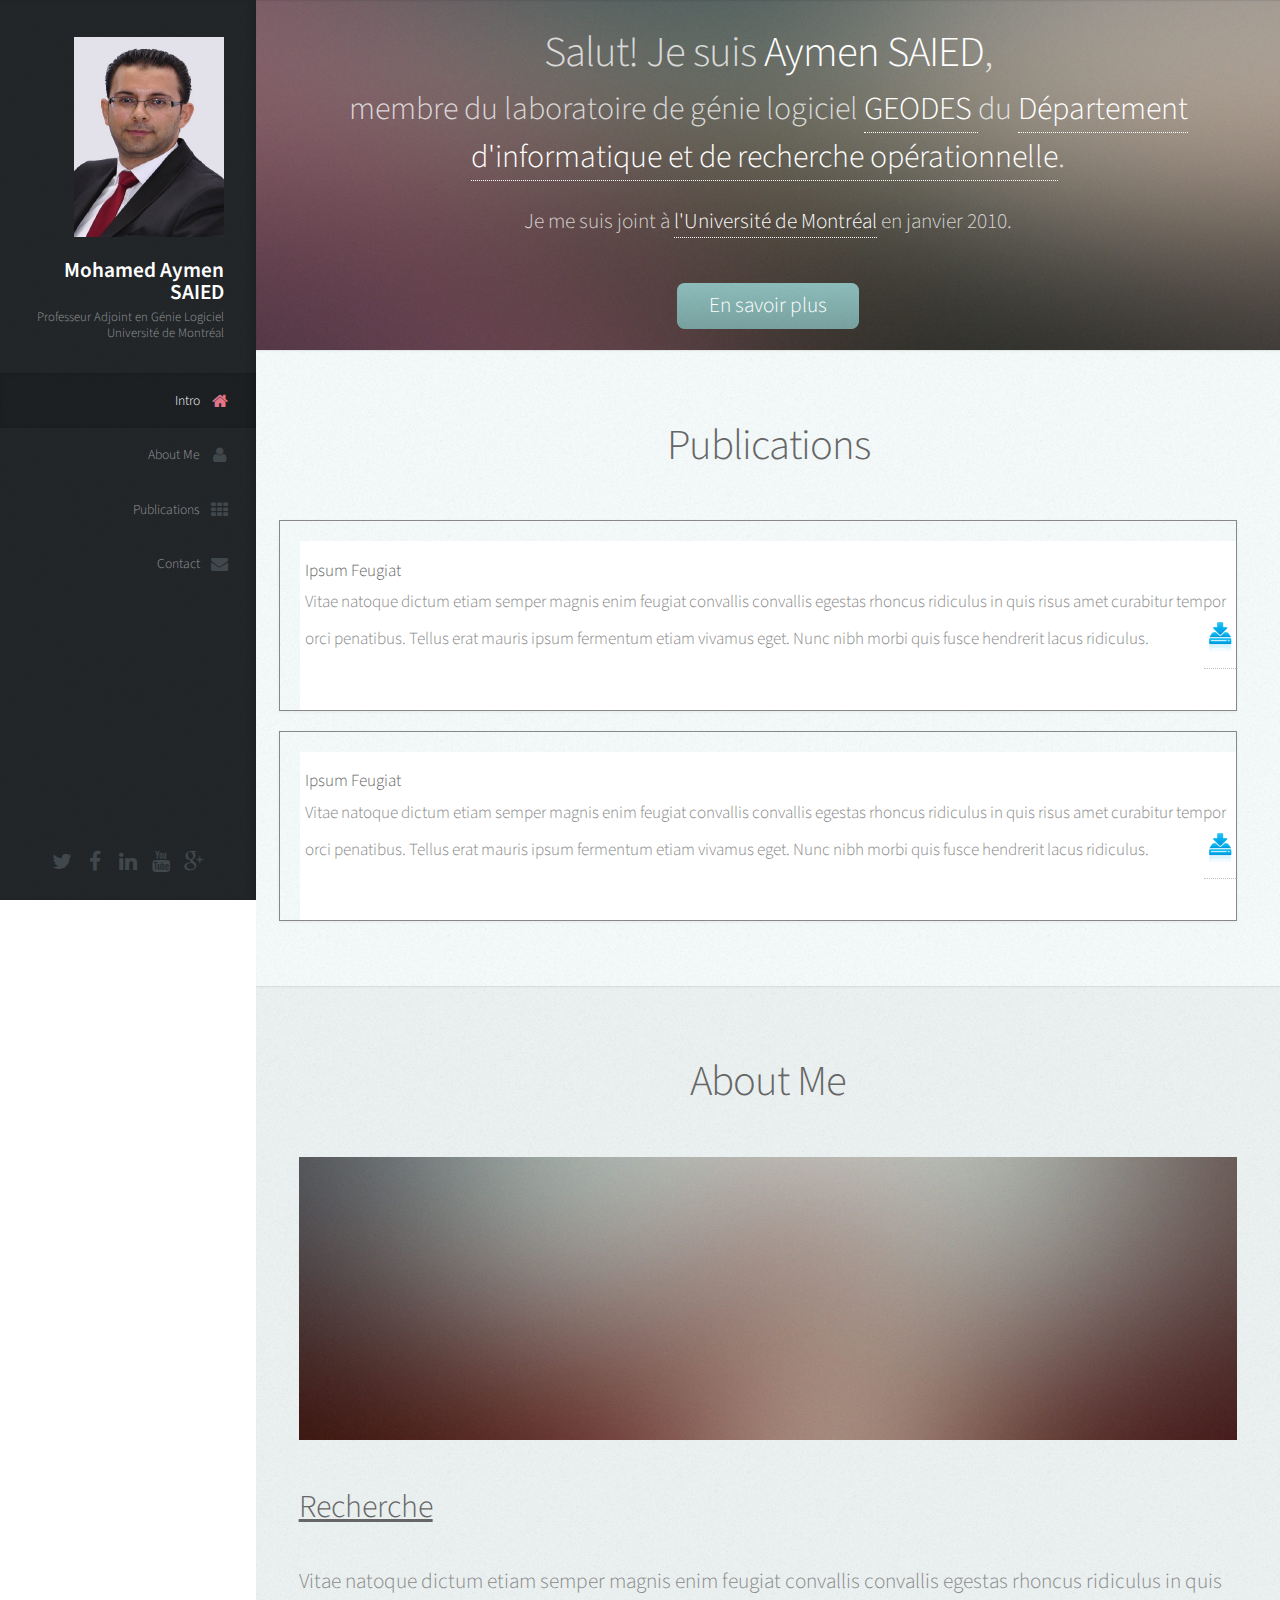
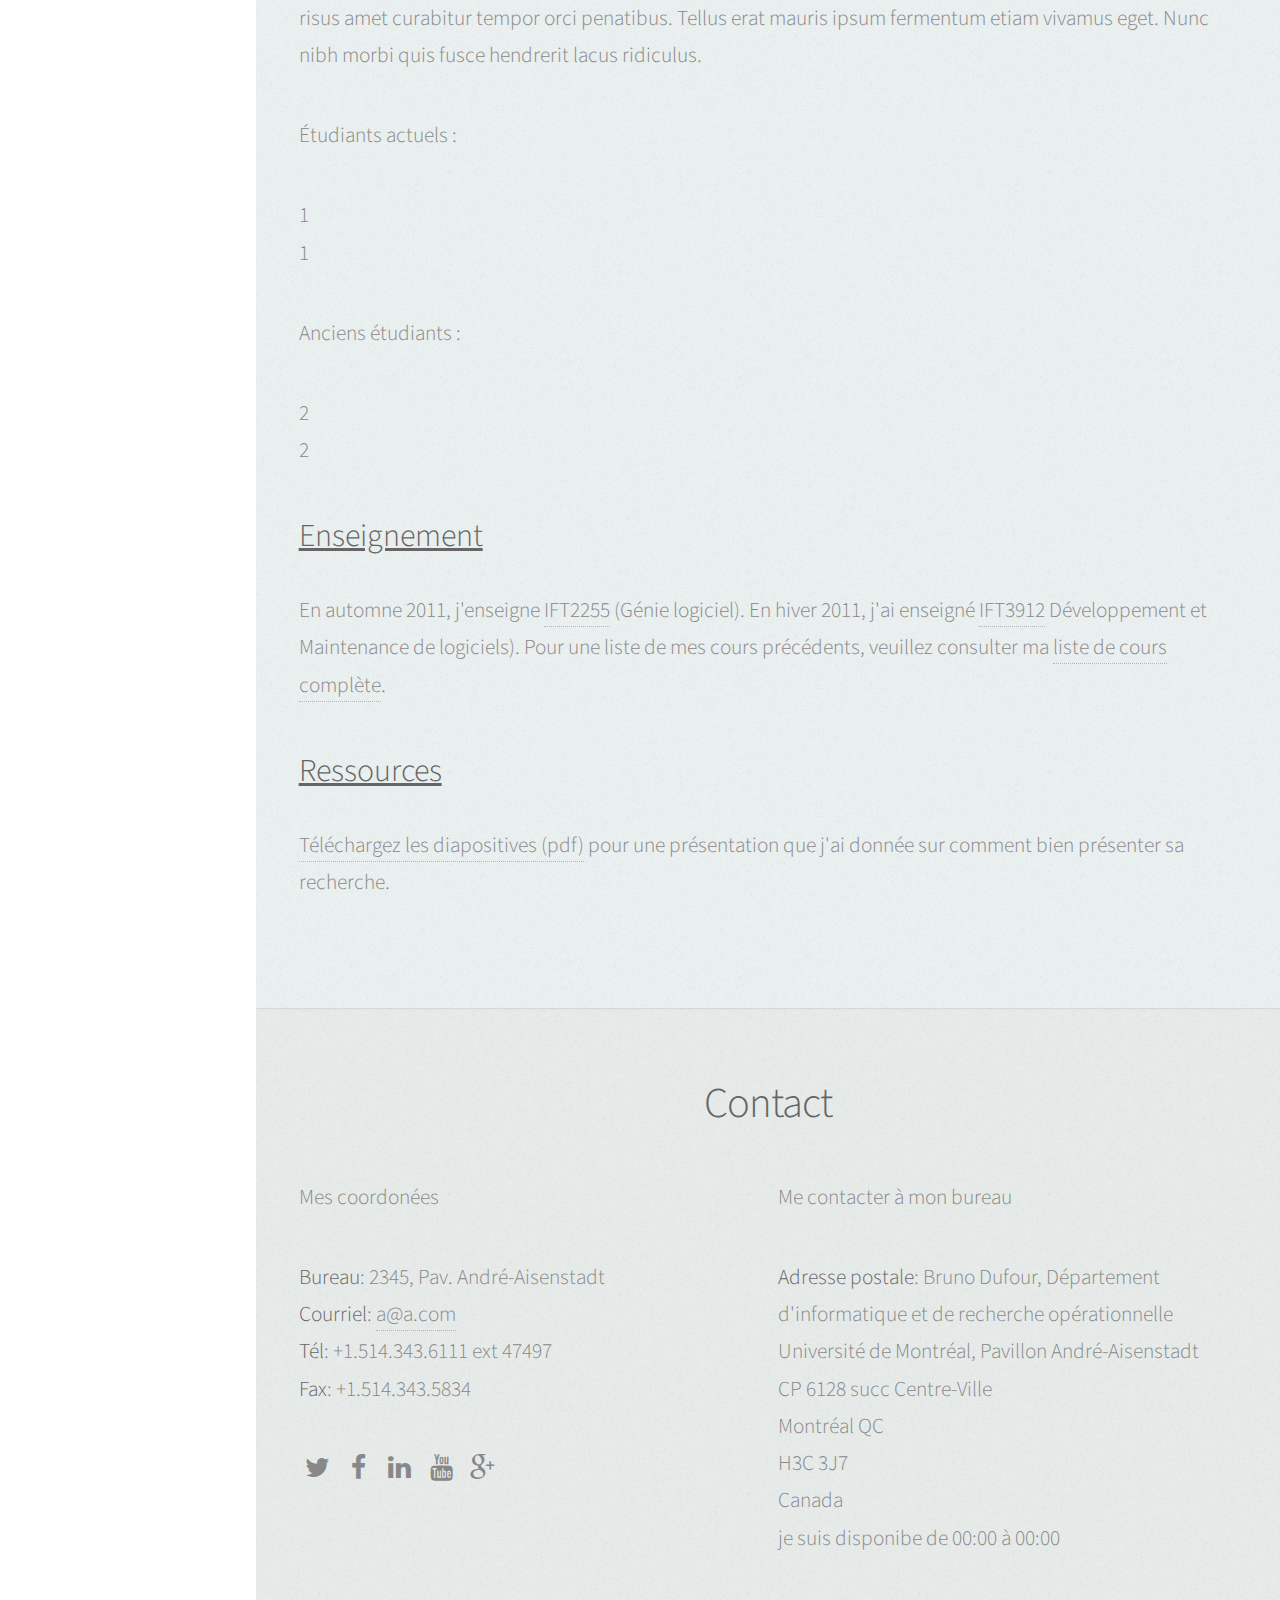
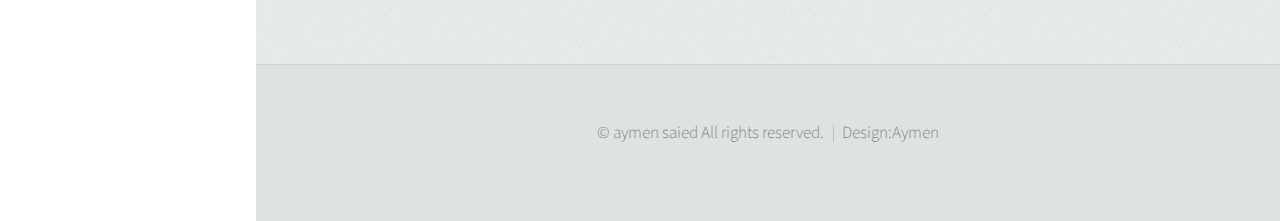
==== index.html @ fec2c0a1 "test web v1" ====
<!DOCTYPE HTML>
<html>
	<head>
		<title>Mohamed Aymen SAIED</title>
		<meta http-equiv="content-type" content="text/html; charset=utf-8" />
		<meta name="description" content="" />
		<meta name="keywords" content="" />
		<!--[if lte IE 8]><script src="css/ie/html5shiv.js"></script><![endif]-->
		<script src="js/jquery.min.js"></script>
		<script src="js/jquery.scrolly.min.js"></script>
		<script src="js/jquery.scrollzer.min.js"></script>
		<script src="js/skel.min.js"></script>
		<script src="js/skel-layers.min.js"></script>
		<script src="js/init.js"></script>
		<noscript>
			<link rel="stylesheet" href="css/skel.css" />
			<link rel="stylesheet" href="css/style.css" />
			<link rel="stylesheet" href="css/style-wide.css" />
		</noscript>
		<!--[if lte IE 9]><link rel="stylesheet" href="css/ie/v9.css" /><![endif]-->
		<!--[if lte IE 8]><link rel="stylesheet" href="css/ie/v8.css" /><![endif]-->
	</head>
	<body>

		<!-- Header -->
			<div id="header" class="skel-layers-fixed">

				<div class="top">

					<!-- Logo -->
						<div id="logo">
							<span class="image avatar48"><img src="images/avatar.jpg" alt="" /></span>
							<h1 id="title">Mohamed Aymen SAIED</h1>
							<p>Professeur Adjoint en Génie Logiciel<br/>
							Université de Montréal</p>
						</div>

					<!-- Nav -->
						<nav id="nav">
						
							<ul>
								<li><a href="#top" id="top-link" class="skel-layers-ignoreHref"><span class="icon fa-home">Intro</span></a></li>
								<li><a href="#about" id="about-link" class="skel-layers-ignoreHref"><span class="icon fa-user">About Me</span></a></li>
								<li><a href="#portfolio" id="portfolio-link" class="skel-layers-ignoreHref"><span class="icon fa-th">Publications</span></a></li>
								<li><a href="#contact" id="contact-link" class="skel-layers-ignoreHref"><span class="icon fa-envelope">Contact</span></a></li>
							</ul>
						</nav>
						
				</div>
				
				<div class="bottom">

					<!-- Social Icons -->
						<ul class="icons">
							<li><a href="#" class="icon fa-twitter"><span class="label">Twitter</span></a></li>
							<li><a href="#" class="icon fa-facebook"><span class="label">Facebook</span></a></li>
							<li><a href="#" class="icon fa-linkedin"><span class="label">Github</span></a></li>
							<li><a href="#" class="icon fa-youtube"><span class="label">Dribbble</span></a></li>
							<li><a href="#" class="icon fa-google-plus"><span class="label">Email</span></a></li>
						</ul>
				
				</div>
			
			</div>

		<!-- Main -->
			<div id="main">

				<!-- Intro -->
					<section id="top" class="one dark cover">
						<div class="container">

							<header>
								<h2 class="alt">Salut! Je suis <strong>Aymen SAIED</strong>,</h2>
								<h3>membre du laboratoire de génie logiciel <a href="http://www.iro.umontreal.ca/~labgelo/main/" target="_blank">GEODES </a> du <a href="http://diro.umontreal.ca/accueil/" target="_blank">Département d'informatique et de recherche opérationnelle</a>. 
								</h3>
								<p>Je me suis joint à <a href="http://www.umontreal.ca/" target="_blank">l'Université de Montréal</a> en janvier 2010. <br />
								</p>
							</header>
							
							<footer>
								<a href="#about" class="button scrolly">En savoir plus</a>
							</footer>

						</div>
					</section>
					
				<!-- Portfolio -->
					<section id="portfolio" class="two">
						<div class="container">
					
							<header>
								<h2>Publications</h2>
							</header>
							
						<div class="row">	
							<article class="item" style="text-align:left">
										<header style="padding-left:5px">
											<h3>Ipsum Feugiat</h3>
										<div>
										<p>Vitae natoque dictum etiam semper magnis enim feugiat convallis convallis
							egestas rhoncus ridiculus in quis risus amet curabitur tempor orci penatibus.
							Tellus erat mauris ipsum fermentum etiam vivamus eget. Nunc nibh morbi quis 
							fusce hendrerit lacus ridiculus.
							<a href="doc/pub.pdf" target="_blank" style="float:right"><img src="images/d.jpg"/></a></p>
							</div>
							</header>
							</article>
							<article class="item" style="text-align:left">
										<header style="padding-left:5px">
											<h3>Ipsum Feugiat</h3>
										<div>
										<p>Vitae natoque dictum etiam semper magnis enim feugiat convallis convallis
							egestas rhoncus ridiculus in quis risus amet curabitur tempor orci penatibus.
							Tellus erat mauris ipsum fermentum etiam vivamus eget. Nunc nibh morbi quis 
							fusce hendrerit lacus ridiculus.
							<a href="doc/pub.pdf" target="_blank" style="float:right"><img src="images/d.jpg"/></a></p>
							</div>
							</header>
							</article>
							

						</div>

						</div>
					</section>

				<!-- About Me -->
					<section id="about" class="three">
						<div class="container">

							<header>
								<h2>About Me</h2>
							</header>

							<a href="#" class="image featured"><img src="images/pic08.jpg" alt="" /></a>
							<div >
								<header>
									<h3 style="float:left; text-decoration:underline;">Recherche</h3><br/>
								</header>
								<div style="text-align:left">
									<p>Vitae natoque dictum etiam semper magnis enim feugiat convallis convallis
									egestas rhoncus ridiculus in quis risus amet curabitur tempor orci penatibus.
									Tellus erat mauris ipsum fermentum etiam vivamus eget. Nunc nibh morbi quis 
									fusce hendrerit lacus ridiculus.</p>										
									
									<p>Étudiants actuels :</p>
									<ul>
										<li>1</li>
										<li>1</li>
									</ul>
									<p>Anciens étudiants :</p>
									<ul>
										<li>2</li>
										<li>2</li>
									</ul>
								</div>
							</div>
							<div >
								<header>
									<h3 style="float:left; text-decoration:underline;">Enseignement</h3><br/>
								</header>
								<div style="text-align:left">
									<p>En automne 2011, j'enseigne <a href="http://www.iro.umontreal.ca/~dufour/cours/ift2255/" target="_blank">IFT2255</a> (Génie logiciel). En hiver 2011,
									j'ai enseigné <a href="http://www.iro.umontreal.ca/~dufour/cours/ift3912/" target="_blank">IFT3912</a> Développement et Maintenance de logiciels).
									 Pour une liste de mes cours précédents, veuillez consulter ma <a href="doc/cours" target="_blank">liste de cours complète</a>.
									 </p>										
									
								</div>
							</div>
							<div >
								<header>
									<h3 style="float:left; text-decoration:underline;">Ressources</h3><br/>
								</header>
								<div style="text-align:left">
									<p><a href="doc/nom_pdf.pdf" target="_blank">Téléchargez les diapositives (pdf)</a> 
									pour une présentation que j'ai donnée sur comment bien présenter sa recherche.</p>
								</div>
							</div>
						</div>
					</section>
			
				<!-- Contact -->
					<section id="contact" class="four">
						<div class="container">

							<header>
								<h2>Contact</h2>
							</header>

							
							<div>
								<div class="row">
								<div class="4u" style="width:50%">
								<div id="contact" style=" text-align:left; float:left;" >
								<p>Mes coordonées </p>
								<ul>
								  <li><strong>Bureau</strong>: 2345, Pav. André-Aisenstadt</li>
								  <li><strong>Courriel</strong>: <a href="mailto:a@a.com">a@a.com</a></li>
								  <li><strong>Tél</strong>: +1.514.343.6111 ext 47497</li>
								  <li><strong>Fax</strong>: +1.514.343.5834</li>
								</ul>
								<!-- Social Icons -->
						<ul class="icons">
							<li><a href="#" class="icon fa-twitter"><span class="label">Twitter</span></a></li>
							<li><a href="#" class="icon fa-facebook"><span class="label">Facebook</span></a></li>
							<li><a href="#" class="icon fa-linkedin"><span class="label">Github</span></a></li>
							<li><a href="#" class="icon fa-youtube"><span class="label">Dribbble</span></a></li>
							<li><a href="#" class="icon fa-google-plus"><span class="label">Email</span></a></li>
						</ul>
				
							  </div>
							   </div>
							  <div class="4u" style="width:50%">
							  <div id="adresse" style=" text-align:left;  float:left;" width="50%">

								<p>Me contacter à mon bureau</p>
							  	  <strong>Adresse postale</strong>:
									Bruno Dufour, Département d'informatique et de recherche opérationnelle<br>
									Université de Montréal, Pavillon André-Aisenstadt<br>
									CP 6128 succ Centre-Ville<br>
									Montréal QC<br>
									H3C 3J7<br>
									Canada<br>
									
									<p>je suis disponibe de 00:00 à 00:00 </p>
								  
								 </div>
							  </div>
							</div >
								</div >
							</div>
							

						</div>
					</section>
			
			</div>

		<!-- Footer -->
			<div id="footer">
				
				<!-- Copyright -->
					<ul class="copyright">
						<li>&copy; aymen saied All rights reserved.</li><li>Design:Aymen</li>
					</ul>
				
			</div>

	</body>
</html>
---- css/skel.css ----
/* Resets (http://meyerweb.com/eric/tools/css/reset/ | v2.0 | 20110126 | License: none (public domain)) */

	html,body,div,span,applet,object,iframe,h1,h2,h3,h4,h5,h6,p,blockquote,pre,a,abbr,acronym,address,big,cite,code,del,dfn,em,img,ins,kbd,q,s,samp,small,strike,strong,sub,sup,tt,var,b,u,i,center,dl,dt,dd,ol,ul,li,fieldset,form,label,legend,table,caption,tbody,tfoot,thead,tr,th,td,article,aside,canvas,details,embed,figure,figcaption,footer,header,hgroup,menu,nav,output,ruby,section,summary,time,mark,audio,video{margin:0;padding:0;border:0;font-size:100%;font:inherit;vertical-align:baseline;}article,aside,details,figcaption,figure,footer,header,hgroup,menu,nav,section{display:block;}body{line-height:1;}ol,ul{list-style:none;}blockquote,q{quotes:none;}blockquote:before,blockquote:after,q:before,q:after{content:'';content:none;}table{border-collapse:collapse;border-spacing:0;}body{-webkit-text-size-adjust:none}

/* Box Model */

	*, *:before, *:after {
		-moz-box-sizing: border-box;
		-webkit-box-sizing: border-box;
		box-sizing: border-box;
	}

/* Container */

	.container {
		margin-left: auto;
		margin-right: auto;

		/* width: (containers) */
		width: 1200px;
	}

	/* Modifiers */

		/* 125% */
			.container.\31 25\25 {
				width: 100%;

				/* max-width: (containers * 1.25) */
				max-width: 1500px;

				/* min-width: (containers) */
				min-width: 1200px;
			}

		/* 75% */
			.container.\37 5\25 {

				/* width: (containers * 0.75) */
				width: 900px;

			}

		/* 50% */
			.container.\35 0\25 {

				/* width: (containers * 0.50) */
				width: 600px;

			}

		/* 25% */
			.container.\32 5\25 {

				/* width: (containers * 0.25) */
				width: 300px;

			}

/* Grid */

	.row {
		border-bottom: solid 1px transparent;
	}

	.row > * {
		float: left;
	}

	.row:after, .row:before {
		content: '';
		display: block;
		clear: both;
		height: 0;
	}

	.row.uniform > * > :first-child {
		margin-top: 0;
	}

	.row.uniform > * > :last-child {
		margin-bottom: 0;
	}

	/* Gutters */

		/* Normal */

			.row > * {
				/* padding: (gutters.horizontal) 0 0 (gutters.vertical) */
				padding: 40px 0 0 40px;
			}

			.row {
				/* margin: -(gutters.horizontal) 0 -1px -(gutters.vertical) */
				margin: -40px 0 -1px -40px;
			}

			.row.uniform > * {
				/* padding: (gutters.vertical) 0 0 (gutters.vertical) */
				padding: 40px 0 0 40px;
			}

			.row.uniform {
				/* margin: -(gutters.vertical) 0 -1px -(gutters.vertical) */
				margin: -40px 0 -1px -40px;
			}

		/* 200% */

			.row.\32 00\25 > * {
				/* padding: (gutters.horizontal) 0 0 (gutters.vertical) */
				padding: 80px 0 0 80px;
			}

			.row.\32 00\25 {
				/* margin: -(gutters.horizontal) 0 -1px -(gutters.vertical) */
				margin: -80px 0 -1px -80px;
			}

			.row.uniform.\32 00\25 > * {
				/* padding: (gutters.vertical) 0 0 (gutters.vertical) */
				padding: 80px 0 0 80px;
			}

			.row.uniform.\32 00\25 {
				/* margin: -(gutters.vertical) 0 -1px -(gutters.vertical) */
				margin: -80px 0 -1px -80px;
			}

		/* 150% */

			.row.\31 50\25 > * {
				/* padding: (gutters.horizontal) 0 0 (gutters.vertical) */
				padding: 60px 0 0 60px;
			}

			.row.\31 50\25 {
				/* margin: -(gutters.horizontal) 0 -1px -(gutters.vertical) */
				margin: -60px 0 -1px -60px;
			}

			.row.uniform.\31 50\25 > * {
				/* padding: (gutters.vertical) 0 0 (gutters.vertical) */
				padding: 60px 0 0 60px;
			}

			.row.uniform.\31 50\25 {
				/* margin: -(gutters.vertical) 0 -1px -(gutters.vertical) */
				margin: -60px 0 -1px -60px;
			}

		/* 50% */

			.row.\35 0\25 > * {
				/* padding: (gutters.horizontal) 0 0 (gutters.vertical) */
				padding: 20px 0 0 20px;
			}

			.row.\35 0\25 {
				/* margin: -(gutters.horizontal) 0 -1px -(gutters.vertical) */
				margin: -20px 0 -1px -20px;
			}

			.row.uniform.\35 0\25 > * {
				/* padding: (gutters.vertical) 0 0 (gutters.vertical) */
				padding: 20px 0 0 20px;
			}

			.row.uniform.\35 0\25 {
				/* margin: -(gutters.vertical) 0 -1px -(gutters.vertical) */
				margin: -20px 0 -1px -20px;
			}

		/* 25% */

			.row.\32 5\25 > * {
				/* padding: (gutters.horizontal) 0 0 (gutters.vertical) */
				padding: 10px 0 0 10px;
			}

			.row.\32 5\25 {
				/* margin: -(gutters.horizontal) 0 -1px -(gutters.vertical) */
				margin: -10px 0 -1px -10px;
			}

			.row.uniform.\32 5\25 > * {
				/* padding: (gutters.vertical) 0 0 (gutters.vertical) */
				padding: 10px 0 0 10px;
			}

			.row.uniform.\32 5\25 {
				/* margin: -(gutters.vertical) 0 -1px -(gutters.vertical) */
				margin: -10px 0 -1px -10px;
			}

		/* 0% */

			.row.\30 \25 > * {
				padding: 0;
			}

			.row.\30 \25 {
				margin: 0 0 -1px 0;
			}

	/* Cells */

		.\31 2u, .\31 2u\24 { width: 100%; clear: none; margin-left: 0; }
		.\31 1u, .\31 1u\24 { width: 91.6666666667%; clear: none; margin-left: 0; }
		.\31 0u, .\31 0u\24 { width: 83.3333333333%; clear: none; margin-left: 0; }
		.\39 u, .\39 u\24 { width: 75%; clear: none; margin-left: 0; }
		.\38 u, .\38 u\24 { width: 66.6666666667%; clear: none; margin-left: 0; }
		.\37 u, .\37 u\24 { width: 58.3333333333%; clear: none; margin-left: 0; }
		.\36 u, .\36 u\24 { width: 50%; clear: none; margin-left: 0; }
		.\35 u, .\35 u\24 { width: 41.6666666667%; clear: none; margin-left: 0; }
		.\34 u, .\34 u\24 { width: 33.3333333333%; clear: none; margin-left: 0; }
		.\33 u, .\33 u\24 { width: 25%; clear: none; margin-left: 0; }
		.\32 u, .\32 u\24 { width: 16.6666666667%; clear: none; margin-left: 0; }
		.\31 u, .\31 u\24 { width: 8.3333333333%; clear: none; margin-left: 0; }

		.\31 2u\24 + *,
		.\31 1u\24 + *,
		.\31 0u\24 + *,
		.\39 u\24 + *,
		.\38 u\24 + *,
		.\37 u\24 + *,
		.\36 u\24 + *,
		.\35 u\24 + *,
		.\34 u\24 + *,
		.\33 u\24 + *,
		.\32 u\24 + *,
		.\31 u\24 + * {
			clear: left;
		}

		.\-11u { margin-left: 91.6666666667% }
		.\-10u { margin-left: 83.3333333333% }
		.\-9u { margin-left: 75% }
		.\-8u { margin-left: 66.6666666667% }
		.\-7u { margin-left: 58.3333333333% }
		.\-6u { margin-left: 50% }
		.\-5u { margin-left: 41.6666666667% }
		.\-4u { margin-left: 33.3333333333% }
		.\-3u { margin-left: 25% }
		.\-2u { margin-left: 16.6666666667% }
		.\-1u { margin-left: 8.3333333333% }
---- css/style.css ----
@charset 'UTF-8';
@import url("font-awesome.min.css");
@import url("http://fonts.googleapis.com/css?family=Source+Sans+Pro:300,300italic,400,600");

/*
	Prologue by HTML5 UP
	html5up.net | @n33co
	Free for personal and commercial use under the CCA 3.0 license (html5up.net/license)
*/

/*********************************************************************************/
/* Basic                                                                         */
/*********************************************************************************/

	body
	{
		background: #fff;
	}

		body.is-loading *
		{
			-moz-transition: none !important;
			-webkit-transition: none !important;
			-o-transition: none !important;
			-ms-transition: none !important;
			transition: none !important;
			-moz-animation: none !important;
			-webkit-animation: none !important;
			-o-animation: none !important;
			-ms-animation: none !important;
			animation: none !important;
		}

	body,input,textarea,select
	{
		font-family: 'Source Sans Pro', sans-serif;
		font-size: 19pt;
		font-weight: 300;
		line-height: 1.75em;
		color: #888;
	}

	h1,h2,h3,h4,h5,h6
	{
		font-weight: 300;
		color: #666;
		line-height: 1.5em;
	}
	
		h1 a, h2 a, h3 a, h4 a, h5 a, h6 a
		{
			color: inherit;
			text-decoration: none;
		}

		h1 strong, h2 strong, h3 strong, h4 strong, h5 strong, h6 strong
		{
			color: #333;
		}
		
		h2
		{
			font-size: 2em;
			letter-spacing: -1px;
		}
		
			h2.alt
			{
				color: #888;
			}
			
			h2.alt strong
			{
				color: #666;
			}

		h3
		{
			font-size: 1.5em;
		}

	header
	{
		margin: 0 0 2em 0;
	}

		header > p
		{
			margin: 1em 0 0 0;
		}

	footer
	{
		margin: 2em 0 0 0;
	}

	strong, b
	{
		font-weight: 300;
		color: #666;
	}
	
	em, i
	{
		font-style: italic;
	}

	a
	{
		text-decoration: none;
		color: inherit;
		border-bottom: dotted 1px rgba(128,128,128,0.5);
		-moz-transition: color 0.35s ease-in-out, border-bottom-color 0.35s ease-in-out;
		-webkit-transition: color 0.35s ease-in-out, border-bottom-color 0.35s ease-in-out;
		-o-transition: color 0.35s ease-in-out, border-bottom-color 0.35s ease-in-out;
		-ms-transition: color 0.35s ease-in-out, border-bottom-color 0.35s ease-in-out;
		transition: color 0.35s ease-in-out, border-bottom-color 0.35s ease-in-out;
		outline: 0;
	}

		a:hover
		{
			color: #E27689;
			border-bottom-color: rgba(255,255,255,0);
		}

	sub
	{
		position: relative;
		top: 0.5em;
		font-size: 0.8em;
	}
	
	sup
	{
		position: relative;
		top: -0.5em;
		font-size: 0.8em;
	}
	
	hr
	{
		border: 0;
		border-top: solid 1px #ddd;
	}
	
	blockquote
	{
		border-left: solid 0.5em #ddd;
		padding: 1em 0 1em 2em;
		font-style: italic;
	}
	
	p, ul, ol, dl, table
	{
		margin-bottom: 2em;
	}

	br.clear
	{
		clear: both;
	}

	/* Sections/Article */
	
		section,
		article
		{
			margin-bottom: 3em;
		}
		
			section > :last-child,
			article > :last-child,
			section > .container > :last-child,
			article > .container > :last-child
			{
				margin-bottom: 0;
			}

			section:last-child,
			article:last-child
			{
				margin-bottom: 0;
			}

			.row > section,
			.row > article
			{
				margin-bottom: 0;
			}

	/* Image */

		.image
		{
			display: inline-block;
			border: 0;
		}
		
			.image img
			{
				display: block;
				width: 100%;
			}
			
			.image.avatar48
			{
				width: 150px;
				height: 200px;
				background: #f00;
			}
			
				.image.avatar48 img
				{
					width: 150px;
					height: 200px;
				}

			.image.fit
			{
				display: block;
				width: 100%;
			}
			
			.image.featured
			{
				display: block;
				width: 100%;
				height: 30%;
				margin: 0 0 2em 0;
			}
			
			.image.left
			{
				float: left;
				margin: 0 2em 2em 0;
			}
			
			.image.centered
			{
				display: block;
				margin: 0 0 2em 0;
			}

				.image.centered img
				{
					margin: 0 auto;
					width: auto;
				}

	/* List */

		ul
		{
		}

			ul.default
			{
				list-style: disc;
				padding-left: 1em;
			}
			
				ul.default li
				{
					padding-left: 0.5em;
				}		

			ul.icons
			{
				cursor: default;
			}	
			
				ul.icons li
				{
					display: inline-block;
				}
				
					ul.icons a
					{
						display: inline-block;
						width: 2em;
						height: 2em;
						line-height: 2em;
						text-align: center;
						border: 0;
					}

		ol
		{
		}
		
			ol.default
			{
				list-style: decimal;
				padding-left: 1.25em;
			}

				ol.default li
				{
					padding-left: 0.25em;
				}

	/* Form */

		form
		{
		}
		
			form label
			{
				display: block;
				text-align: left;
				margin-bottom: 0.5em;
			}
		
			form input[type="text"],
			form input[type="email"],
			form input[type="password"],
			form select,
			form textarea
			{
				position: relative;
				-webkit-appearance: none;
				display: block;
				border: 0;
				outline: 0;
				background: #fff;
				background: rgba(255,255,255,0.75);
				width: 100%;
				border-radius: 0.35em;
				padding: 0.75em 1em 0.75em 1em;
				box-shadow: inset 0 0.1em 0.1em 0 rgba(0,0,0,0.05);
				border: solid 1px rgba(0,0,0,0.15);
				-moz-transition: all 0.35s ease-in-out;
				-webkit-transition: all 0.35s ease-in-out;
				-o-transition: all 0.35s ease-in-out;
				-ms-transition: all 0.35s ease-in-out;
				transition: all 0.35s ease-in-out;
			}

				form input[type="text"],
				form input[type="email"],
				form input[type="password"],
				form select
				{
					line-height: 1.25em;
				}

				form input[type="text"]:focus,
				form input[type="email"]:focus,
				form input[type="password"]:focus,
				form select:focus,
				form textarea:focus
				{
					box-shadow: 0 0 2px 1px #8ebebc;
					background: #fff;
				}
				
				form textarea
				{
					min-height: 14em;
				}

				form .formerize-placeholder
				{
					color: #555 !important;
				}

				form ::-webkit-input-placeholder
				{
					color: #555 !important;
				}

				form :-moz-placeholder
				{
					color: #555 !important;
				}

				form ::-moz-placeholder
				{
					color: #555 !important;
				}

				form :-ms-input-placeholder
				{
					color: #555 !important;
				}

				form ::-moz-focus-inner
				{
					border: 0;
				}
			
	/* Table */
	
		table
		{
			width: 100%;
		}
		
			table.default
			{
				width: 100%;
				text-align: left;
			}
			
				table.default tbody tr:nth-child(2n+2)
				{
					background: #f4f4f4;
				}
				
				table.default td
				{
					padding: 0.5em 1em 0.5em 1em;
				}
				
				table.default th
				{
					text-align: left;
					padding: 0.5em 1em 0.5em 1em;
					color: #fff;
					background: #222729 url('images/overlay.png');
				}
			
				table.default thead
				{
					background: #444;
					color: #fff;
				}
				
				table.default tfoot
				{
					background: #eee;
				}
				
				table.default tbody
				{
				}

	/* Button */
		
		input[type="button"],
		input[type="submit"],
		input[type="reset"],
		.button
		{
			position: relative;
			display: inline-block;
			border-radius: 0.35em;
			color: #fff !important;
			text-decoration: none;
			padding: 0.2em 1.5em 0.2em 1.5em;
			background-color: #8ebebc;
			border: 0;
			cursor: pointer;
			background-image: -moz-linear-gradient(top, rgba(0,0,0,0), rgba(0,0,0,0.15)), url('images/overlay.png');
			background-image: -webkit-linear-gradient(top, rgba(0,0,0,0), rgba(0,0,0,0.15)), url('images/overlay.png');
			background-image: -o-linear-gradient(top, rgba(0,0,0,0), rgba(0,0,0,0.15)), url('images/overlay.png');
			background-image: -ms-linear-gradient(top, rgba(0,0,0,0), rgba(0,0,0,0.15)), url('images/overlay.png');
			background-image: linear-gradient(top, rgba(0,0,0,0), rgba(0,0,0,0.15)), url('images/overlay.png');			
			-moz-transition: background-color 0.35s ease-in-out;
			-webkit-transition: background-color 0.35s ease-in-out;
			-o-transition: background-color 0.35s ease-in-out;
			-ms-transition: background-color 0.35s ease-in-out;
			transition: background-color 0.35s ease-in-out;
		}

			input[type="button"]:hover,
			input[type="submit"]:hover,
			input[type="reset"]:hover,
			.button:hover
			{
				background-color: #9ececc;
			}
			
			input[type="button"]:active,
			input[type="submit"]:active,
			input[type="reset"]:active,
			.button:active
			{
				background-color: #7eaeac;
			}
		
	/* Item */
	
		.item
		{
			box-shadow: 0 0.05em 0.15em 0 rgba(0,0,0,0.05);
			margin-bottom: 40px;
		}
		
			.item header
			{
				background: #fff;
				margin: 0;
				padding: 1em 0 1em 0;
				font-size: 0.8em;
			}

				.item header h3
				{
					font-size: 1em;
				}

/*********************************************************************************/
/* Icons                                                                         */
/*********************************************************************************/

	.icon {
		text-decoration: none;
	}

		.icon:before {
			display: inline-block;
			font-family: FontAwesome;
			font-size: 1.25em;
			text-decoration: none;
			font-style: normal;
			font-weight: normal;
			line-height: 1;
			-webkit-font-smoothing:antialiased;
			-moz-osx-font-smoothing:grayscale;
		}
		
		.icon > .label {
			display: none;
		}

/*********************************************************************************/
/* Header                                                                        */
/*********************************************************************************/
	
	#header
	{
		position: fixed;
		top: 0;
		left: 0;
		width: 375px;
		height: 100%;
		color: #fff;
		background: #222629 url('images/overlay.png');
		box-shadow: inset -0.25em 0 0.25em 0 rgba(0,0,0,0.1);
		text-align: right;
	}
	
		#header .top
		{
			position: absolute;
			left: 0;
			top: 0;
			width: 100%;
		}
	
		#header .bottom
		{
			position: absolute;
			left: 0;
			bottom: 0;
			width: 100%;
		}

		#header .icons
		{
			font-size: 0.8em;
			margin: 0 0 1em 0;
			text-align: center;
		}
		
			#header .icons a
			{
				color: #41484c;
				-moz-transition: color 0.35s ease-in-out;
				-webkit-transition: color 0.35s ease-in-out;
				-o-transition: color 0.35s ease-in-out;
				-ms-transition: color 0.35s ease-in-out;
				transition: color 0.35s ease-in-out;
			}
			
				#header .icons a:hover
				{
					color: #fff;
				}

	#logo
	{
		position: relative;
		margin: 1.75em 1.5em 1.5em 1.5em;
		min-height: 48px;
		cursor: default;
	}
	
		#logo h1
		{
			position: relative;
			color: #fff;
			font-weight: 600;
			font-size: 1em;
			line-height: 1em;
		}
	
		#logo p
		{
			position: relative;
			display: block;
			font-size: 0.6em;
			color: rgba(255,255,255,0.5);
			line-height: 1.25em;
			margin: 0.5em 0 0 0;
		}
		
		#logo .image
		{
			left: 0;
			top: 0;
		}
	
	#nav
	{
	}
	
		#nav ul
		{
		}
		
			#nav ul li
			{
			}
			
				#nav ul li a
				{
					display: block;
					padding: 0.5em 1.5em 0.5em 1.5em;
					color: rgba(255,255,255,0.5);
					text-decoration: none;
					outline: 0;
					border: 0;
					-moz-transition: none;
					-webkit-transition: none;
					-o-transition: none;
					-ms-transition: none;
					transition: none;
				}
				
					#nav ul li a span
					{
						position: relative;
						display: block;
						font-size: 0.8em;
					}
					
						#nav ul li a span:before
						{
							position: absolute;
							left: 0;
							color: #41484c;
							text-align: center;
							width: 1.25em;
							line-height: 1.75em;
						}

					#nav ul li a.active
					{
						background: rgba(0,0,0,0.15);
						box-shadow: inset 0 0 0.25em 0 rgba(0,0,0,0.125);
						color: #fff;
					}

						#nav ul li a.active span
						{
						}

							#nav ul li a.active span:before
							{
								color: #e27689;
							}

/*********************************************************************************/
/* Footer                                                                        */
/*********************************************************************************/
	
	#footer
	{
		margin-left: 375px;
		text-align: center;
		background-color: #dce3e2;
		padding: 3em 0 4em 0;
		box-shadow: inset 0 1px 0 0 rgba(0,0,0,0.05), inset 0 0.1em 0.1em 0 rgba(0,0,0,0.025);
		font-size: 0.8em;
	}

		#footer .copyright
		{
			cursor: default;
			margin: 0;
		}
			
			#footer .copyright li
			{
				display: inline-block;
				line-height: 1em;
				border-left: solid 1px rgba(128,128,128,0.35);
				padding: 0 0 0 0.5em;
				margin: 0 0 0 0.5em;
			}
			
			#footer .copyright li:first-child
			{
				border-left: 0;
				padding-left: 0;
				margin-left: 0;
			}

/*********************************************************************************/
/* Main                                                                          */
/*********************************************************************************/

	#main
	{
		margin-left: 375px;
	}
	
		#main > section
		{
			margin: 0;
			overflow: hidden;
			padding: 4em 0;
			box-shadow: inset 0 1px 0 0 rgba(0,0,0,0.05), inset 0 0.1em 0.1em 0 rgba(0,0,0,0.025);
			text-align: center;
			background-image: url('images/overlay.png');
		}

			#main > section.dark
			{
				color: #ddd;
				color: rgba(255,255,255,0.75);
			}

				#main > section.dark h2,
				#main > section.dark h3,
				#main > section.dark h4,
				#main > section.dark h5,
				#main > section.dark h6
				{
					color: inherit;
				}

				#main > section.dark strong,
				#main > section.dark a
				{
					color: #fff;
					border-color: inherit;
				}

					#main > section.dark a:hover
					{
						border-bottom-color: rgba(255,255,255,0);
					}

			#main > section.cover
			{
				padding: 6em 0;
				background-size: cover;
				background-position: center center;
			}
		
			#main > section.one
			{
				background-color: #81918E;
				background-image: url('../images/banner.jpg');
			}

			#main > section.two
			{
				background-color: #f5fafa;
			}
		
			#main > section.three
			{
				background-color: #ecf1f1;
			}
		
			#main > section.four
			{
				background-color: #e8edec;
			}
---- css/style-wide.css ----
/*
	Prologue by HTML5 UP
	html5up.net | @n33co
	Free for personal and commercial use under the CCA 3.0 license (html5up.net/license)
*/

/*********************************************************************************/
/* Basic                                                                         */
/*********************************************************************************/

	body,input,textarea,select
	{
		font-size: 17pt;
	}
	
/*********************************************************************************/
/* Header                                                                        */
/*********************************************************************************/

	#header
	{
		width: 300px;
	}
	
/*********************************************************************************/
/* Footer                                                                        */
/*********************************************************************************/

	#footer
	{
		margin-left: 300px;
	}
	
/*********************************************************************************/
/* Main                                                                          */
/*********************************************************************************/

	#main
	{
		margin-left: 300px;
	}
---- css/ie/v9.css ----
/*
	Prologue by HTML5 UP
	html5up.net | @n33co
	Free for personal and commercial use under the CCA 3.0 license (html5up.net/license)
*/

/*********************************************************************************/
/* Basic                                                                         */
/*********************************************************************************/

	/* Button */
		
		input[type="button"],
		input[type="submit"],
		input[type="reset"],
		.button
		{
			background-image: url('images/grad0-15.svg');
		}
---- css/ie/v8.css ----
/*
	Prologue by HTML5 UP
	html5up.net | @n33co
	Free for personal and commercial use under the CCA 3.0 license (html5up.net/license)
*/

/*********************************************************************************/
/* Basic                                                                         */
/*********************************************************************************/

	/* Section/Article */

		section,
		article
		{
		}
		
			section > .last-child,
			article > .last-child
			{
				margin-bottom: 0;
			}

			section.last-child,
			article.last-child
			{
				margin-bottom: 0;
			}

	/* Form */

		form
		{
		}
		
			form input[type="text"],
			form input[type="email"],
			form input[type="password"],
			form select,
			form textarea
			{
				-ms-behavior: url('css/ie/PIE.htc');
			}
			
	/* Button */
		
		input[type="button"],
		input[type="submit"],
		input[type="reset"],
		.button
		{
			-ms-behavior: url('css/ie/PIE.htc');
		}

/*********************************************************************************/
/* Header                                                                        */
/*********************************************************************************/

	#nav
	{
	}
	
		#nav ul
		{
		}
		
			#nav ul li
			{
			}
			
				#nav ul li a
				{
					color: #888;
				}

					#nav ul li a.active
					{
						background: #1C2022;
					}

/*********************************************************************************/
/* Main                                                                          */
/*********************************************************************************/

	#main
	{
	}

		#main > section
		{
		}
		
			#main > section.cover
			{
				background-position: auto;
				-ms-behavior: url('css/ie/backgroundsize.min.htc');
			}

/*********************************************************************************/
/* Side Panel                                                                    */
/*********************************************************************************/

	#sidePanelToggle
	{
	}
	
		#sidePanelToggle .toggle
		{
			background-color: #888;
		}
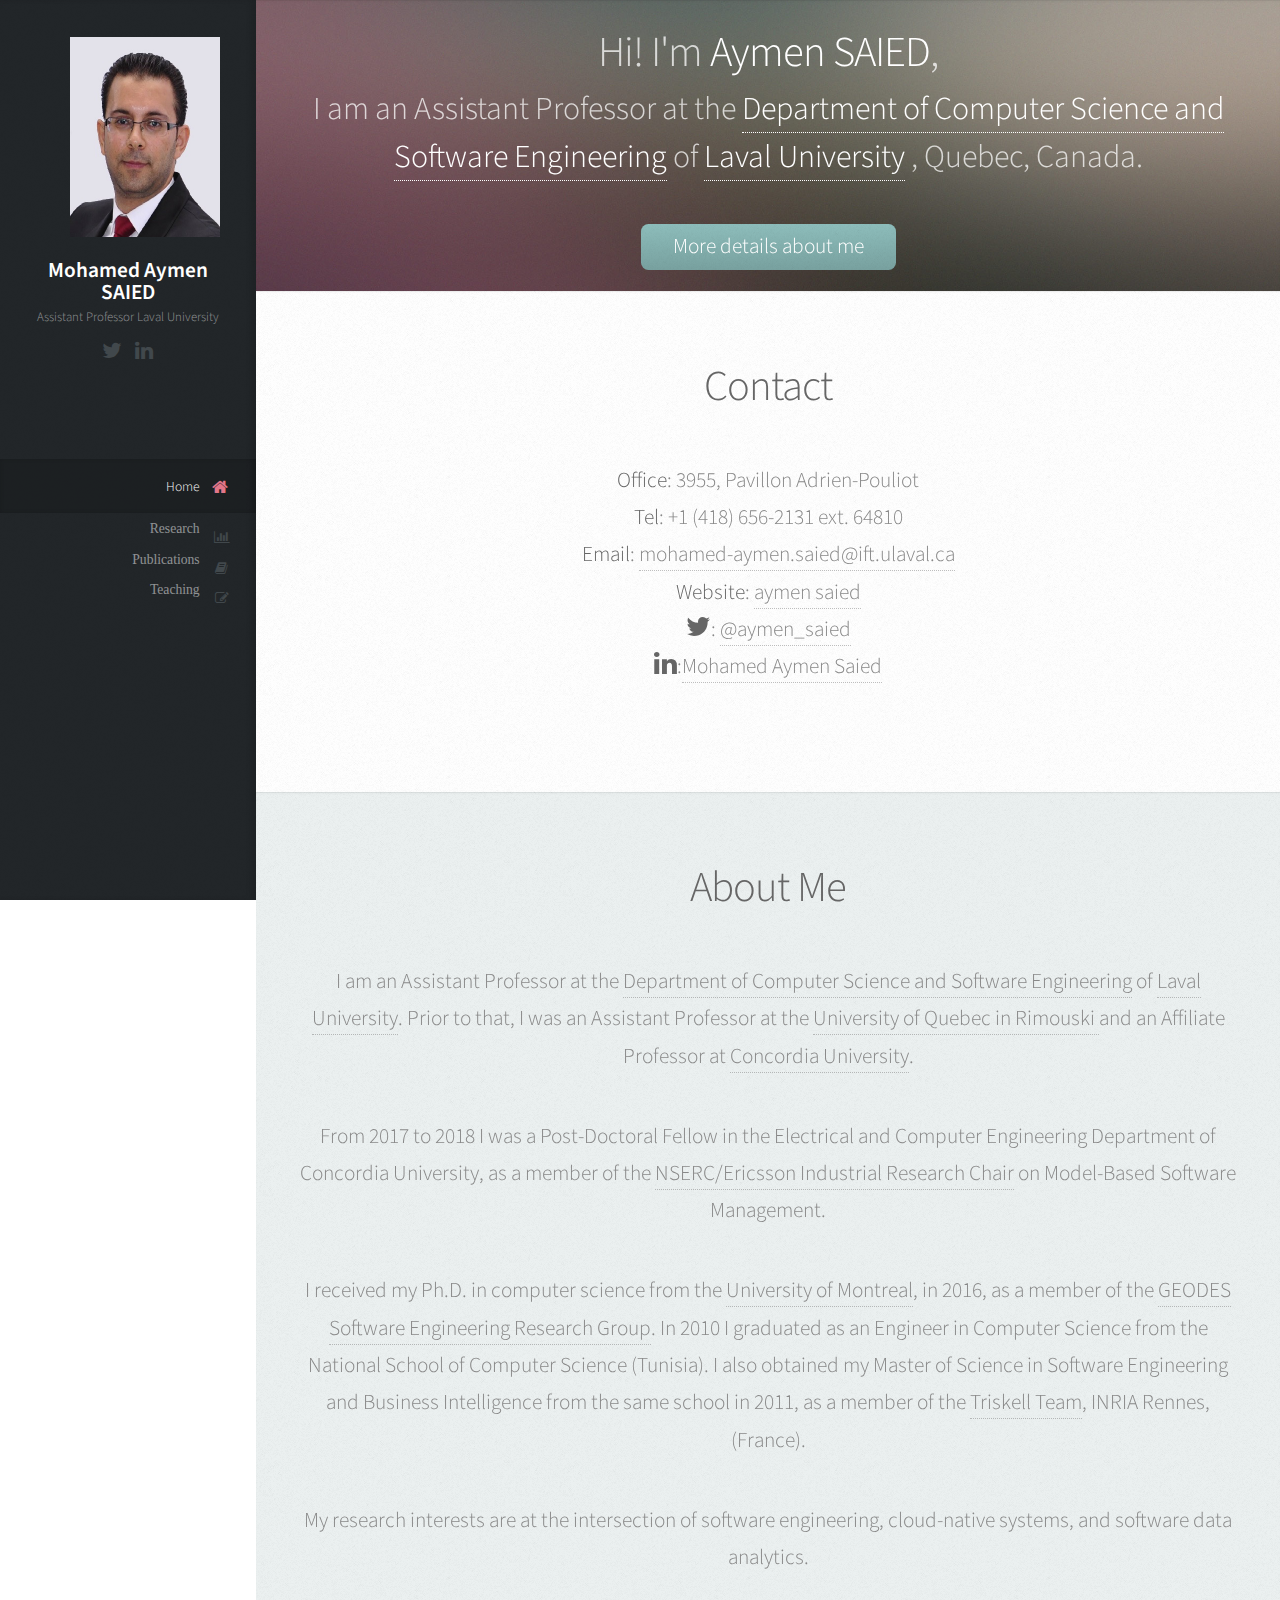
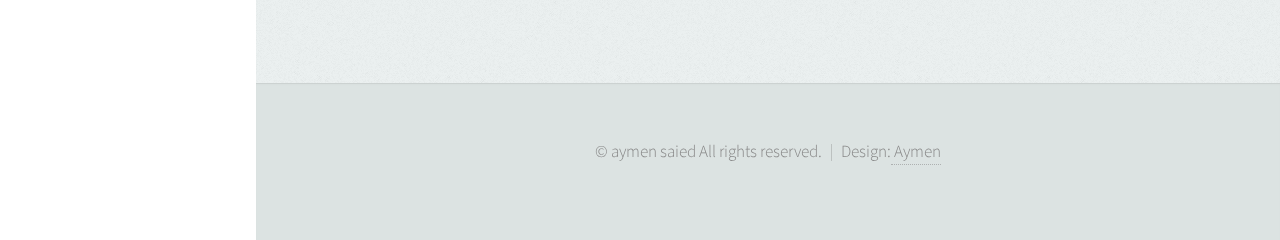
==== commit 6f405b71: "Add files via upload" ====
--- a/index.html
+++ b/index.html
@@ -1,251 +1,165 @@
-<!DOCTYPE HTML>
-<html>
-	<head>
-		<title>Mohamed Aymen SAIED</title>
-		<meta http-equiv="content-type" content="text/html; charset=utf-8" />
-		<meta name="description" content="" />
-		<meta name="keywords" content="" />
-		<!--[if lte IE 8]><script src="css/ie/html5shiv.js"></script><![endif]-->
-		<script src="js/jquery.min.js"></script>
-		<script src="js/jquery.scrolly.min.js"></script>
-		<script src="js/jquery.scrollzer.min.js"></script>
-		<script src="js/skel.min.js"></script>
-		<script src="js/skel-layers.min.js"></script>
-		<script src="js/init.js"></script>
-		<noscript>
-			<link rel="stylesheet" href="css/skel.css" />
-			<link rel="stylesheet" href="css/style.css" />
-			<link rel="stylesheet" href="css/style-wide.css" />
-		</noscript>
-		<!--[if lte IE 9]><link rel="stylesheet" href="css/ie/v9.css" /><![endif]-->
-		<!--[if lte IE 8]><link rel="stylesheet" href="css/ie/v8.css" /><![endif]-->
-	</head>
-	<body>
-
-		<!-- Header -->
-			<div id="header" class="skel-layers-fixed">
-
-				<div class="top">
-
-					<!-- Logo -->
-						<div id="logo">
-							<span class="image avatar48"><img src="images/avatar.jpg" alt="" /></span>
-							<h1 id="title">Mohamed Aymen SAIED</h1>
-							<p>Professeur Adjoint en Génie Logiciel<br/>
-							Université de Montréal</p>
-						</div>
-
-					<!-- Nav -->
-						<nav id="nav">
-						
-							<ul>
-								<li><a href="#top" id="top-link" class="skel-layers-ignoreHref"><span class="icon fa-home">Intro</span></a></li>
-								<li><a href="#about" id="about-link" class="skel-layers-ignoreHref"><span class="icon fa-user">About Me</span></a></li>
-								<li><a href="#portfolio" id="portfolio-link" class="skel-layers-ignoreHref"><span class="icon fa-th">Publications</span></a></li>
-								<li><a href="#contact" id="contact-link" class="skel-layers-ignoreHref"><span class="icon fa-envelope">Contact</span></a></li>
-							</ul>
-						</nav>
-						
-				</div>
-				
-				<div class="bottom">
-
-					<!-- Social Icons -->
-						<ul class="icons">
-							<li><a href="#" class="icon fa-twitter"><span class="label">Twitter</span></a></li>
-							<li><a href="#" class="icon fa-facebook"><span class="label">Facebook</span></a></li>
-							<li><a href="#" class="icon fa-linkedin"><span class="label">Github</span></a></li>
-							<li><a href="#" class="icon fa-youtube"><span class="label">Dribbble</span></a></li>
-							<li><a href="#" class="icon fa-google-plus"><span class="label">Email</span></a></li>
-						</ul>
-				
-				</div>
-			
-			</div>
-
-		<!-- Main -->
-			<div id="main">
-
-				<!-- Intro -->
-					<section id="top" class="one dark cover">
-						<div class="container">
-
-							<header>
-								<h2 class="alt">Salut! Je suis <strong>Aymen SAIED</strong>,</h2>
-								<h3>membre du laboratoire de génie logiciel <a href="http://www.iro.umontreal.ca/~labgelo/main/" target="_blank">GEODES </a> du <a href="http://diro.umontreal.ca/accueil/" target="_blank">Département d'informatique et de recherche opérationnelle</a>. 
-								</h3>
-								<p>Je me suis joint à <a href="http://www.umontreal.ca/" target="_blank">l'Université de Montréal</a> en janvier 2010. <br />
-								</p>
-							</header>
-							
-							<footer>
-								<a href="#about" class="button scrolly">En savoir plus</a>
-							</footer>
-
-						</div>
-					</section>
-					
-				<!-- Portfolio -->
-					<section id="portfolio" class="two">
-						<div class="container">
-					
-							<header>
-								<h2>Publications</h2>
-							</header>
-							
-						<div class="row">	
-							<article class="item" style="text-align:left">
-										<header style="padding-left:5px">
-											<h3>Ipsum Feugiat</h3>
-										<div>
-										<p>Vitae natoque dictum etiam semper magnis enim feugiat convallis convallis
-							egestas rhoncus ridiculus in quis risus amet curabitur tempor orci penatibus.
-							Tellus erat mauris ipsum fermentum etiam vivamus eget. Nunc nibh morbi quis 
-							fusce hendrerit lacus ridiculus.
-							<a href="doc/pub.pdf" target="_blank" style="float:right"><img src="images/d.jpg"/></a></p>
-							</div>
-							</header>
-							</article>
-							<article class="item" style="text-align:left">
-										<header style="padding-left:5px">
-											<h3>Ipsum Feugiat</h3>
-										<div>
-										<p>Vitae natoque dictum etiam semper magnis enim feugiat convallis convallis
-							egestas rhoncus ridiculus in quis risus amet curabitur tempor orci penatibus.
-							Tellus erat mauris ipsum fermentum etiam vivamus eget. Nunc nibh morbi quis 
-							fusce hendrerit lacus ridiculus.
-							<a href="doc/pub.pdf" target="_blank" style="float:right"><img src="images/d.jpg"/></a></p>
-							</div>
-							</header>
-							</article>
-							
-
-						</div>
-
-						</div>
-					</section>
-
-				<!-- About Me -->
-					<section id="about" class="three">
-						<div class="container">
-
-							<header>
-								<h2>About Me</h2>
-							</header>
-
-							<a href="#" class="image featured"><img src="images/pic08.jpg" alt="" /></a>
-							<div >
-								<header>
-									<h3 style="float:left; text-decoration:underline;">Recherche</h3><br/>
-								</header>
-								<div style="text-align:left">
-									<p>Vitae natoque dictum etiam semper magnis enim feugiat convallis convallis
-									egestas rhoncus ridiculus in quis risus amet curabitur tempor orci penatibus.
-									Tellus erat mauris ipsum fermentum etiam vivamus eget. Nunc nibh morbi quis 
-									fusce hendrerit lacus ridiculus.</p>										
-									
-									<p>Étudiants actuels :</p>
-									<ul>
-										<li>1</li>
-										<li>1</li>
-									</ul>
-									<p>Anciens étudiants :</p>
-									<ul>
-										<li>2</li>
-										<li>2</li>
-									</ul>
-								</div>
-							</div>
-							<div >
-								<header>
-									<h3 style="float:left; text-decoration:underline;">Enseignement</h3><br/>
-								</header>
-								<div style="text-align:left">
-									<p>En automne 2011, j'enseigne <a href="http://www.iro.umontreal.ca/~dufour/cours/ift2255/" target="_blank">IFT2255</a> (Génie logiciel). En hiver 2011,
-									j'ai enseigné <a href="http://www.iro.umontreal.ca/~dufour/cours/ift3912/" target="_blank">IFT3912</a> Développement et Maintenance de logiciels).
-									 Pour une liste de mes cours précédents, veuillez consulter ma <a href="doc/cours" target="_blank">liste de cours complète</a>.
-									 </p>										
-									
-								</div>
-							</div>
-							<div >
-								<header>
-									<h3 style="float:left; text-decoration:underline;">Ressources</h3><br/>
-								</header>
-								<div style="text-align:left">
-									<p><a href="doc/nom_pdf.pdf" target="_blank">Téléchargez les diapositives (pdf)</a> 
-									pour une présentation que j'ai donnée sur comment bien présenter sa recherche.</p>
-								</div>
-							</div>
-						</div>
-					</section>
-			
-				<!-- Contact -->
-					<section id="contact" class="four">
-						<div class="container">
-
-							<header>
-								<h2>Contact</h2>
-							</header>
-
-							
-							<div>
-								<div class="row">
-								<div class="4u" style="width:50%">
-								<div id="contact" style=" text-align:left; float:left;" >
-								<p>Mes coordonées </p>
-								<ul>
-								  <li><strong>Bureau</strong>: 2345, Pav. André-Aisenstadt</li>
-								  <li><strong>Courriel</strong>: <a href="mailto:a@a.com">a@a.com</a></li>
-								  <li><strong>Tél</strong>: +1.514.343.6111 ext 47497</li>
-								  <li><strong>Fax</strong>: +1.514.343.5834</li>
-								</ul>
-								<!-- Social Icons -->
-						<ul class="icons">
-							<li><a href="#" class="icon fa-twitter"><span class="label">Twitter</span></a></li>
-							<li><a href="#" class="icon fa-facebook"><span class="label">Facebook</span></a></li>
-							<li><a href="#" class="icon fa-linkedin"><span class="label">Github</span></a></li>
-							<li><a href="#" class="icon fa-youtube"><span class="label">Dribbble</span></a></li>
-							<li><a href="#" class="icon fa-google-plus"><span class="label">Email</span></a></li>
-						</ul>
-				
-							  </div>
-							   </div>
-							  <div class="4u" style="width:50%">
-							  <div id="adresse" style=" text-align:left;  float:left;" width="50%">
-
-								<p>Me contacter à mon bureau</p>
-							  	  <strong>Adresse postale</strong>:
-									Bruno Dufour, Département d'informatique et de recherche opérationnelle<br>
-									Université de Montréal, Pavillon André-Aisenstadt<br>
-									CP 6128 succ Centre-Ville<br>
-									Montréal QC<br>
-									H3C 3J7<br>
-									Canada<br>
-									
-									<p>je suis disponibe de 00:00 à 00:00 </p>
-								  
-								 </div>
-							  </div>
-							</div >
-								</div >
-							</div>
-							
-
-						</div>
-					</section>
-			
-			</div>
-
-		<!-- Footer -->
-			<div id="footer">
-				
-				<!-- Copyright -->
-					<ul class="copyright">
-						<li>&copy; aymen saied All rights reserved.</li><li>Design:Aymen</li>
-					</ul>
-				
-			</div>
-
-	</body>
+<!DOCTYPE HTML>
+<html>
+	<head>
+		<title>Mohamed Aymen SAIED</title>
+		<meta http-equiv="content-type" content="text/html; charset=utf-8" />
+		<meta name="description" content="" />
+		<meta name="keywords" content="" />
+		<!--[if lte IE 8]><script src="css/ie/html5shiv.js"></script><![endif]-->
+		<script src="js/jquery.min.js"></script>
+		<script src="js/jquery.scrolly.min.js"></script>
+		<script src="js/jquery.scrollzer.min.js"></script>
+		<script src="js/skel.min.js"></script>
+		<script src="js/skel-layers.min.js"></script>
+		<script src="js/init.js"></script>
+		<noscript>
+			<link rel="stylesheet" href="css/skel.css" />
+			<link rel="stylesheet" href="css/style.css" />
+			<link rel="stylesheet" href="css/style-wide.css" />
+		</noscript>
+		<!--[if lte IE 9]><link rel="stylesheet" href="css/ie/v9.css" /><![endif]-->
+		<!--[if lte IE 8]><link rel="stylesheet" href="css/ie/v8.css" /><![endif]-->
+	</head>
+	<body>
+
+		<!-- Header -->
+			<div id="header" class="skel-layers-fixed">
+
+				<div class="top">
+
+					<!-- Logo -->
+						<div id="logo">
+							<div class="image avatar48" style="background-image: url(images/avatar.jpg); margin-left: 20%; margin-right: 20%; background-size: cover;"></div>
+							<div style="text-align: center;"><h1 id="title">Mohamed Aymen SAIED</h1>
+							<p>Assistant Professor  Laval University </p></div>
+							<div style="padding-top:10px">
+							<ul class="icons">
+								<li > <a class="icon fa-twitter" href="https://twitter.com/aymen_saied?lang=fr" target="_blank"  ></a></li>
+								<li > <a class="icon fa-linkedin" href="https://www.linkedin.com/profile/public-profile-settings?trk=prof-edit-edit-public_profile" target="_blank"  ></a></li>
+							</ul>
+							</div>
+							<br>
+						</div>
+
+					<!-- Nav -->
+						<nav id="nav">
+
+							<ul>
+								<li><a href="home.html" id="top-link" class="active"><span class="icon fa-home">Home</span></a></li>
+								<!--<li><a href="research.html" id="contact-link" class="skel-layers-ignoreHref"><span class="icon fa-envelope">Research</span></a></li>-->
+								<li><a href="research.html" id="contact-link" class="skel-layers-ignoreHref"><span class="fa fa-bar-chart" aria-hidden="true">Research</span></a></li>
+								<li><a href="publications.html" id="portfolio-link" class="skel-layers-ignoreHref"><span class="fa fa-book">Publications</span></a></li>
+								<li><a href="teaching.html" id="about-link" class="skel-layers-ignoreHref"><span class="fa fa-pencil-square-o">Teaching</span></a></li>
+
+							</ul>
+						</nav>
+
+				</div>
+
+
+
+			</div>
+
+		<!-- Main -->
+			<div id="main">
+
+				<!-- Intro -->
+					<section id="top" class="one dark cover">
+						<div class="container">
+
+							<header>
+
+								<h2 class="alt">Hi! I'm <strong>Aymen SAIED</strong>,</h2>
+								
+								<h3>I am an Assistant Professor at the <a href="https://www.ift.ulaval.ca/accueil/" target="_blank">Department of Computer Science and Software Engineering</a> of <a href="https://www.ulaval.ca/en/" target="_blank">Laval University</a> , Quebec, Canada.
+								</h3>
+
+							</header>
+							<footer>
+								<a href="#about" class="button scrolly">More details about me </a>
+							</footer>
+
+						</div>
+					</section>
+				<!-- Contact -->
+					<section id="contact" class="tow">
+						<div class="container">
+
+							<header>
+								<h2>Contact</h2>
+							</header>
+
+
+							<div>
+								<div id="contact"  >
+								<ul>
+								  <li><strong>Office</strong>: 3955, Pavillon Adrien-Pouliot</li>
+								  <li><strong>Tel</strong>: +1 (418) 656-2131 ext. 64810</li>
+								  <li><strong>Email</strong>: <a href="mailto:saiedmoh@iro.umontreal.ca">mohamed-aymen.saied@ift.ulaval.ca</a></li>
+								  <li><strong>Website</strong>: <a href="https://saiedmoh.github.io/"> aymen saied </a></li>
+								  <li> <strong class="icon fa-twitter"></strong>: <a href="https://twitter.com/aymen_saied?lang=fr" target="_blank"  >@aymen_saied</a></li>
+								<li > <strong class="icon fa-linkedin"></strong>:<a  href="https://www.linkedin.com/profile/public-profile-settings?trk=prof-edit-edit-public_profile" target="_blank"  >Mohamed Aymen Saied</a></li>
+
+								</ul>
+
+								
+
+
+
+							</div >
+								</div >
+							</div>
+
+
+					</section>
+
+				<!-- About Me -->
+					<section id="about" class="three">
+						<div class="container">
+
+							<header>
+								<h2>About Me</h2>
+							</header>
+
+							<div >
+
+								<div >
+									<p>
+										I am an Assistant Professor at the <a href="https://www.ift.ulaval.ca/accueil/" target="_blank">Department of Computer Science and Software Engineering</a> of <a href="https://www.ulaval.ca/en/" target="_blank">Laval University</a>. Prior to that, I was an Assistant Professor at the <a href=" https://www.uqar.ca/ " target="_blank"> University of Quebec in Rimouski </a> and an Affiliate Professor at <a href="https://www.concordia.ca/" target="_blank"> Concordia University</a>. 
+									</p>
+									
+									<p>
+										From 2017 to 2018 I was a Post-Doctoral Fellow in the Electrical and Computer Engineering Department of Concordia University, as a member of the <a href="https://users.encs.concordia.ca/~magic/" target="_blank"> NSERC/Ericsson Industrial Research Chair</a> on Model-Based Software Management. 
+									</p>
+									
+									<p>
+										I received my Ph.D. in computer science from the <a href="https://www.umontreal.ca/en/" target="_blank"> University of Montreal</a>, in 2016, as a member of the <a href="http://geodes.iro.umontreal.ca/en/" target="_blank"> GEODES Software Engineering Research Group</a>. In 2010 I graduated as an Engineer in Computer Science from the National School of Computer Science (Tunisia).
+										 I also obtained my Master of Science in Software Engineering and Business Intelligence from the same school in 2011, as a member of the <a href="http://triskell.irisa.fr/index.html%3Fp=26.html" target="_blank"> Triskell Team</a>, INRIA Rennes, (France).
+									</p>
+									
+									<p>
+										My research interests are at the intersection of software engineering, cloud-native systems, and software data analytics.
+									</p>
+
+								</div>
+							</div>
+						</div>
+
+					</section>
+
+
+
+			</div>
+
+		<!-- Footer -->
+			<div id="footer">
+
+				<!-- Copyright -->
+					<ul class="copyright">
+						<li>&copy; aymen saied All rights reserved.</li><li>Design:<a href="https://saiedmoh.github.io/"> Aymen</a></li>
+					</ul>
+
+			</div>
+
+	</body>
 </html>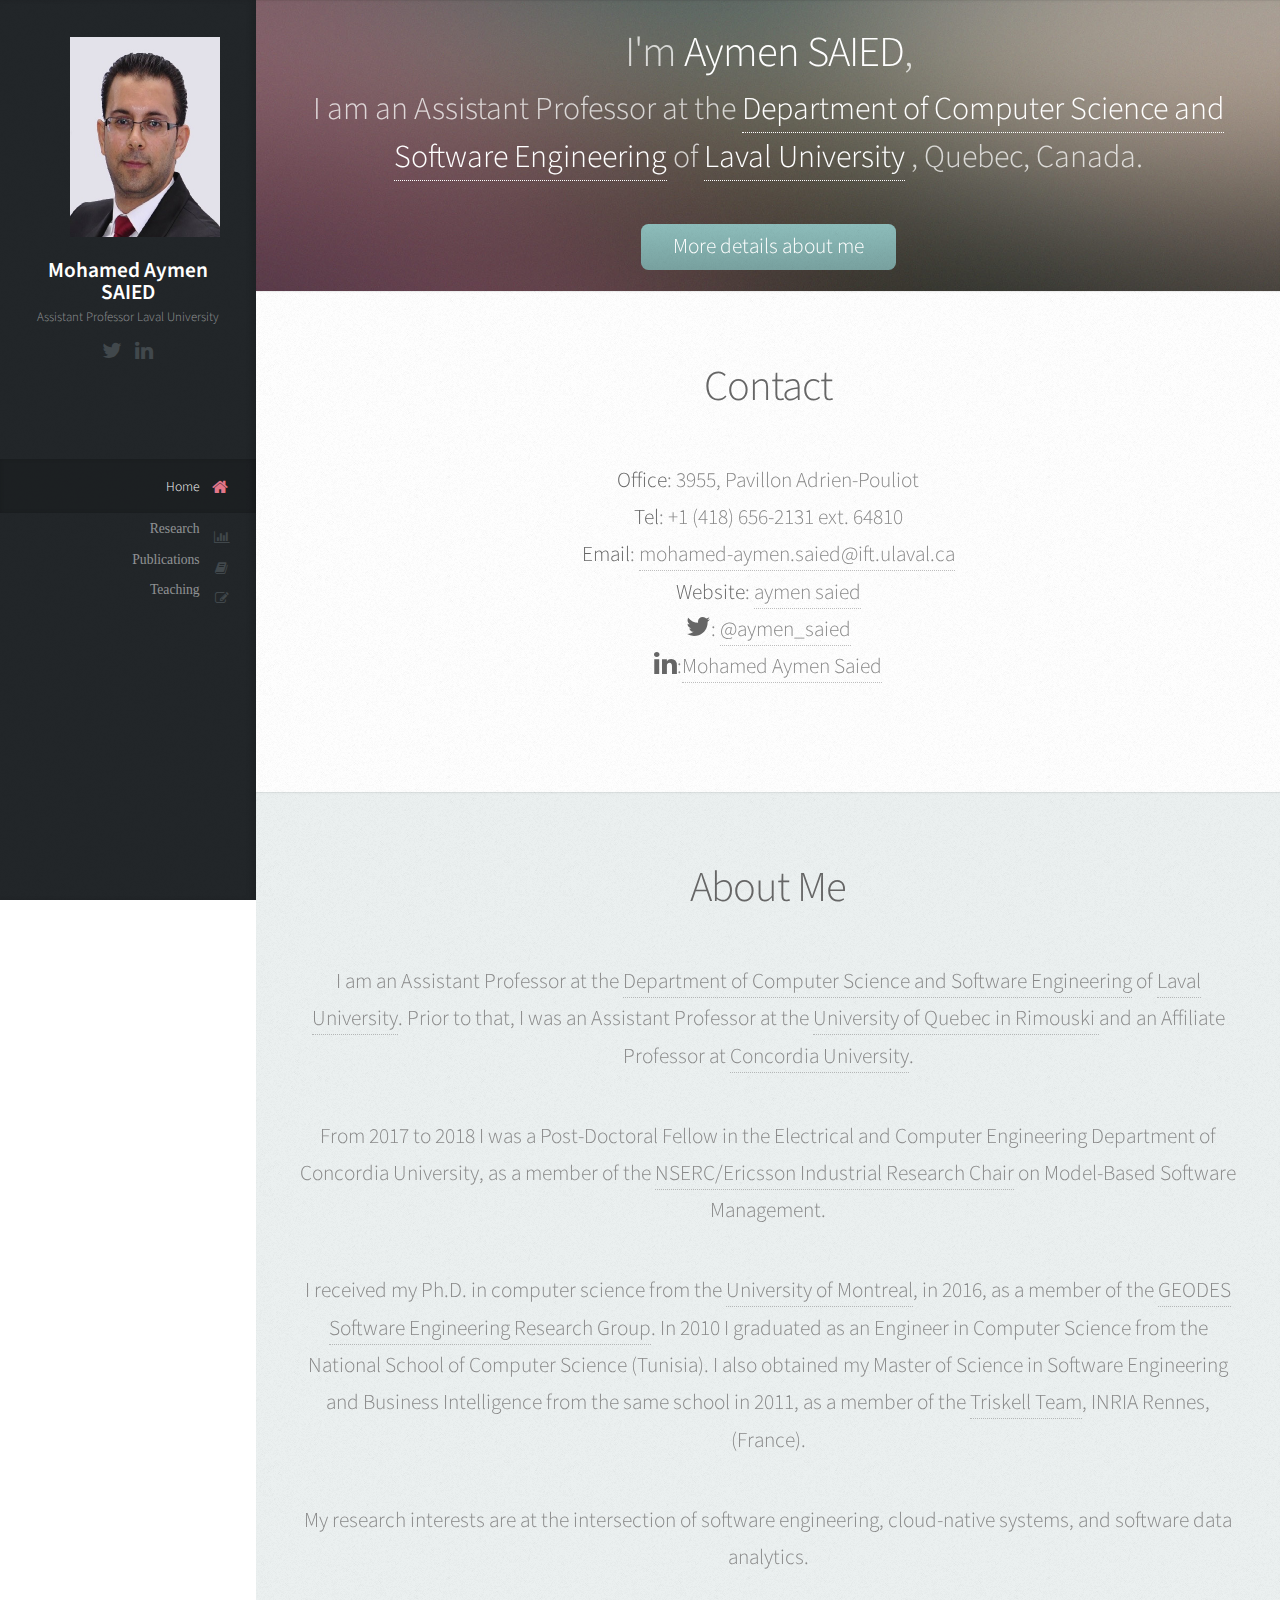
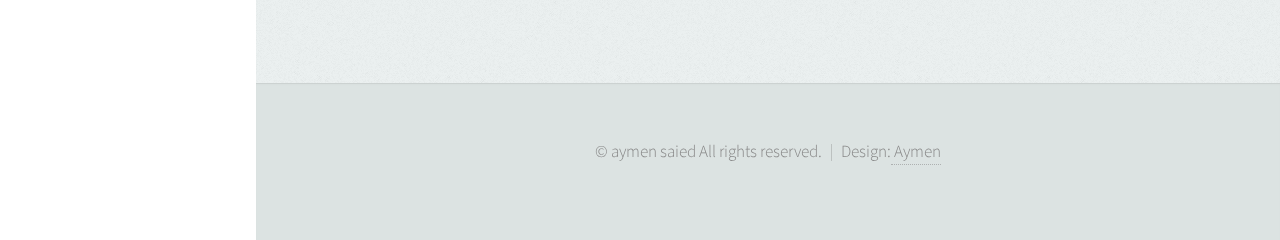
==== commit 076d278e: "Add files via upload" ====
--- a/index.html
+++ b/index.html
@@ -45,7 +45,7 @@
 						<nav id="nav">
 
 							<ul>
-								<li><a href="home.html" id="top-link" class="active"><span class="icon fa-home">Home</span></a></li>
+								<li><a href="index.html" id="top-link" class="active"><span class="icon fa-home">Home</span></a></li>
 								<!--<li><a href="research.html" id="contact-link" class="skel-layers-ignoreHref"><span class="icon fa-envelope">Research</span></a></li>-->
 								<li><a href="research.html" id="contact-link" class="skel-layers-ignoreHref"><span class="fa fa-bar-chart" aria-hidden="true">Research</span></a></li>
 								<li><a href="publications.html" id="portfolio-link" class="skel-layers-ignoreHref"><span class="fa fa-book">Publications</span></a></li>
@@ -69,7 +69,7 @@
 
 							<header>
 
-								<h2 class="alt">Hi! I'm <strong>Aymen SAIED</strong>,</h2>
+								<h2 class="alt">I'm <strong>Aymen SAIED</strong>,</h2>
 								
 								<h3>I am an Assistant Professor at the <a href="https://www.ift.ulaval.ca/accueil/" target="_blank">Department of Computer Science and Software Engineering</a> of <a href="https://www.ulaval.ca/en/" target="_blank">Laval University</a> , Quebec, Canada.
 								</h3>
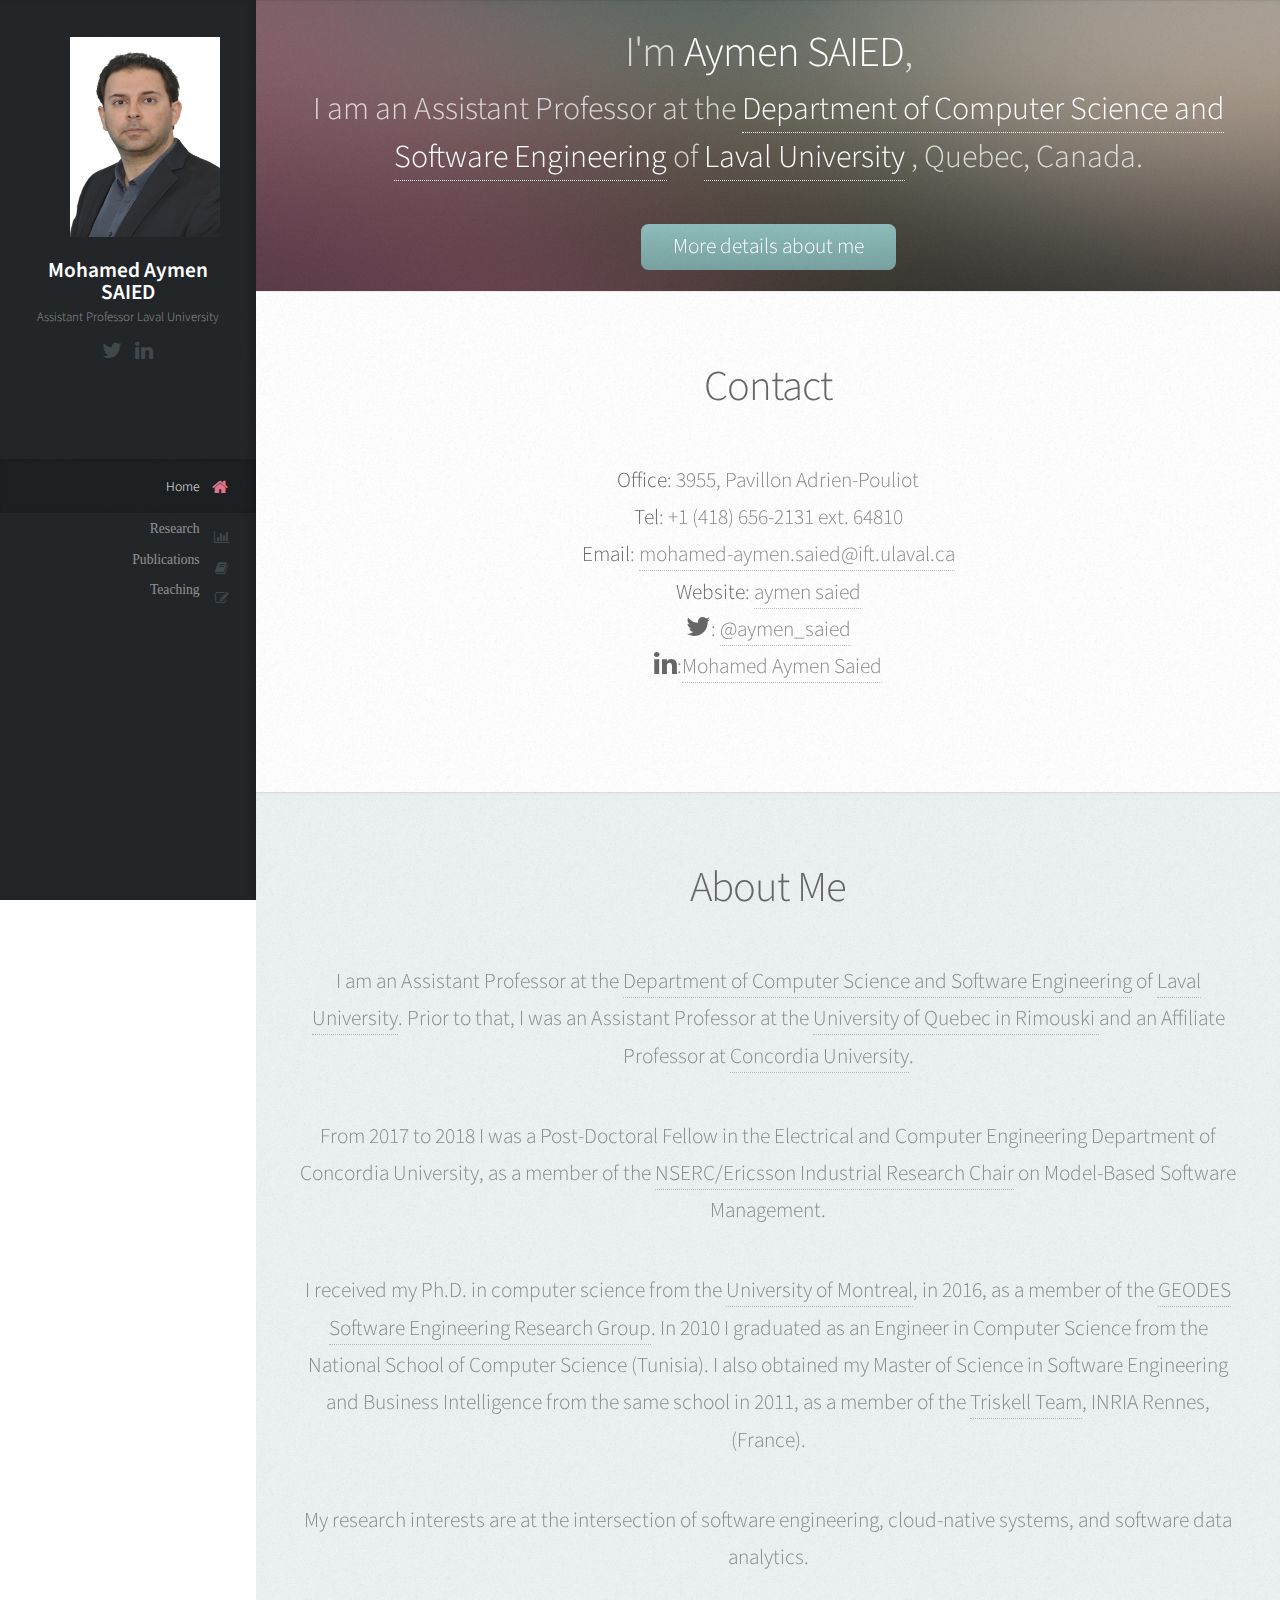
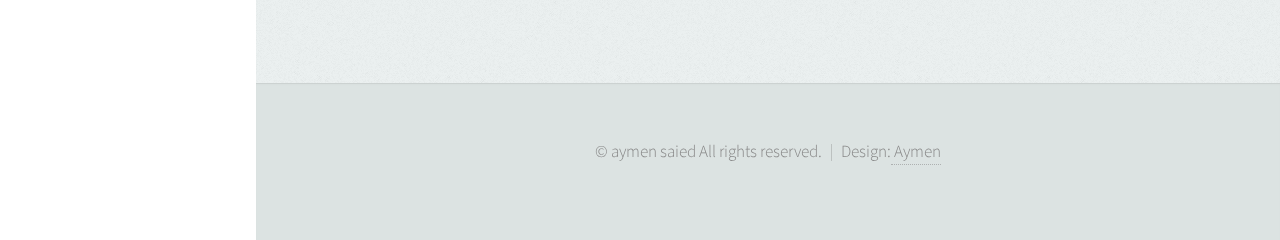
==== commit 959d9b06: "Add files via upload" ====
--- a/index.html
+++ b/index.html
@@ -6,17 +6,19 @@
 		<meta name="description" content="" />
 		<meta name="keywords" content="" />
 		<!--[if lte IE 8]><script src="css/ie/html5shiv.js"></script><![endif]-->
+		
+		<link rel="stylesheet" href="css/skel.css" />
+		<link rel="stylesheet" href="css/style.css" />
+		<link rel="stylesheet" href="css/style-wide.css" />
 		<script src="js/jquery.min.js"></script>
 		<script src="js/jquery.scrolly.min.js"></script>
 		<script src="js/jquery.scrollzer.min.js"></script>
 		<script src="js/skel.min.js"></script>
 		<script src="js/skel-layers.min.js"></script>
 		<script src="js/init.js"></script>
-		<noscript>
-			<link rel="stylesheet" href="css/skel.css" />
-			<link rel="stylesheet" href="css/style.css" />
-			<link rel="stylesheet" href="css/style-wide.css" />
-		</noscript>
+
+		
+		
 		<!--[if lte IE 9]><link rel="stylesheet" href="css/ie/v9.css" /><![endif]-->
 		<!--[if lte IE 8]><link rel="stylesheet" href="css/ie/v8.css" /><![endif]-->
 	</head>
@@ -29,7 +31,7 @@
 
 					<!-- Logo -->
 						<div id="logo">
-							<div class="image avatar48" style="background-image: url(images/avatar.jpg); margin-left: 20%; margin-right: 20%; background-size: cover;"></div>
+							<img class="image avatar48" src="images/avatar.jpg" style="margin-left: 20%; margin-right: 20%; background-size: cover;">
 							<div style="text-align: center;"><h1 id="title">Mohamed Aymen SAIED</h1>
 							<p>Assistant Professor  Laval University </p></div>
 							<div style="padding-top:10px">
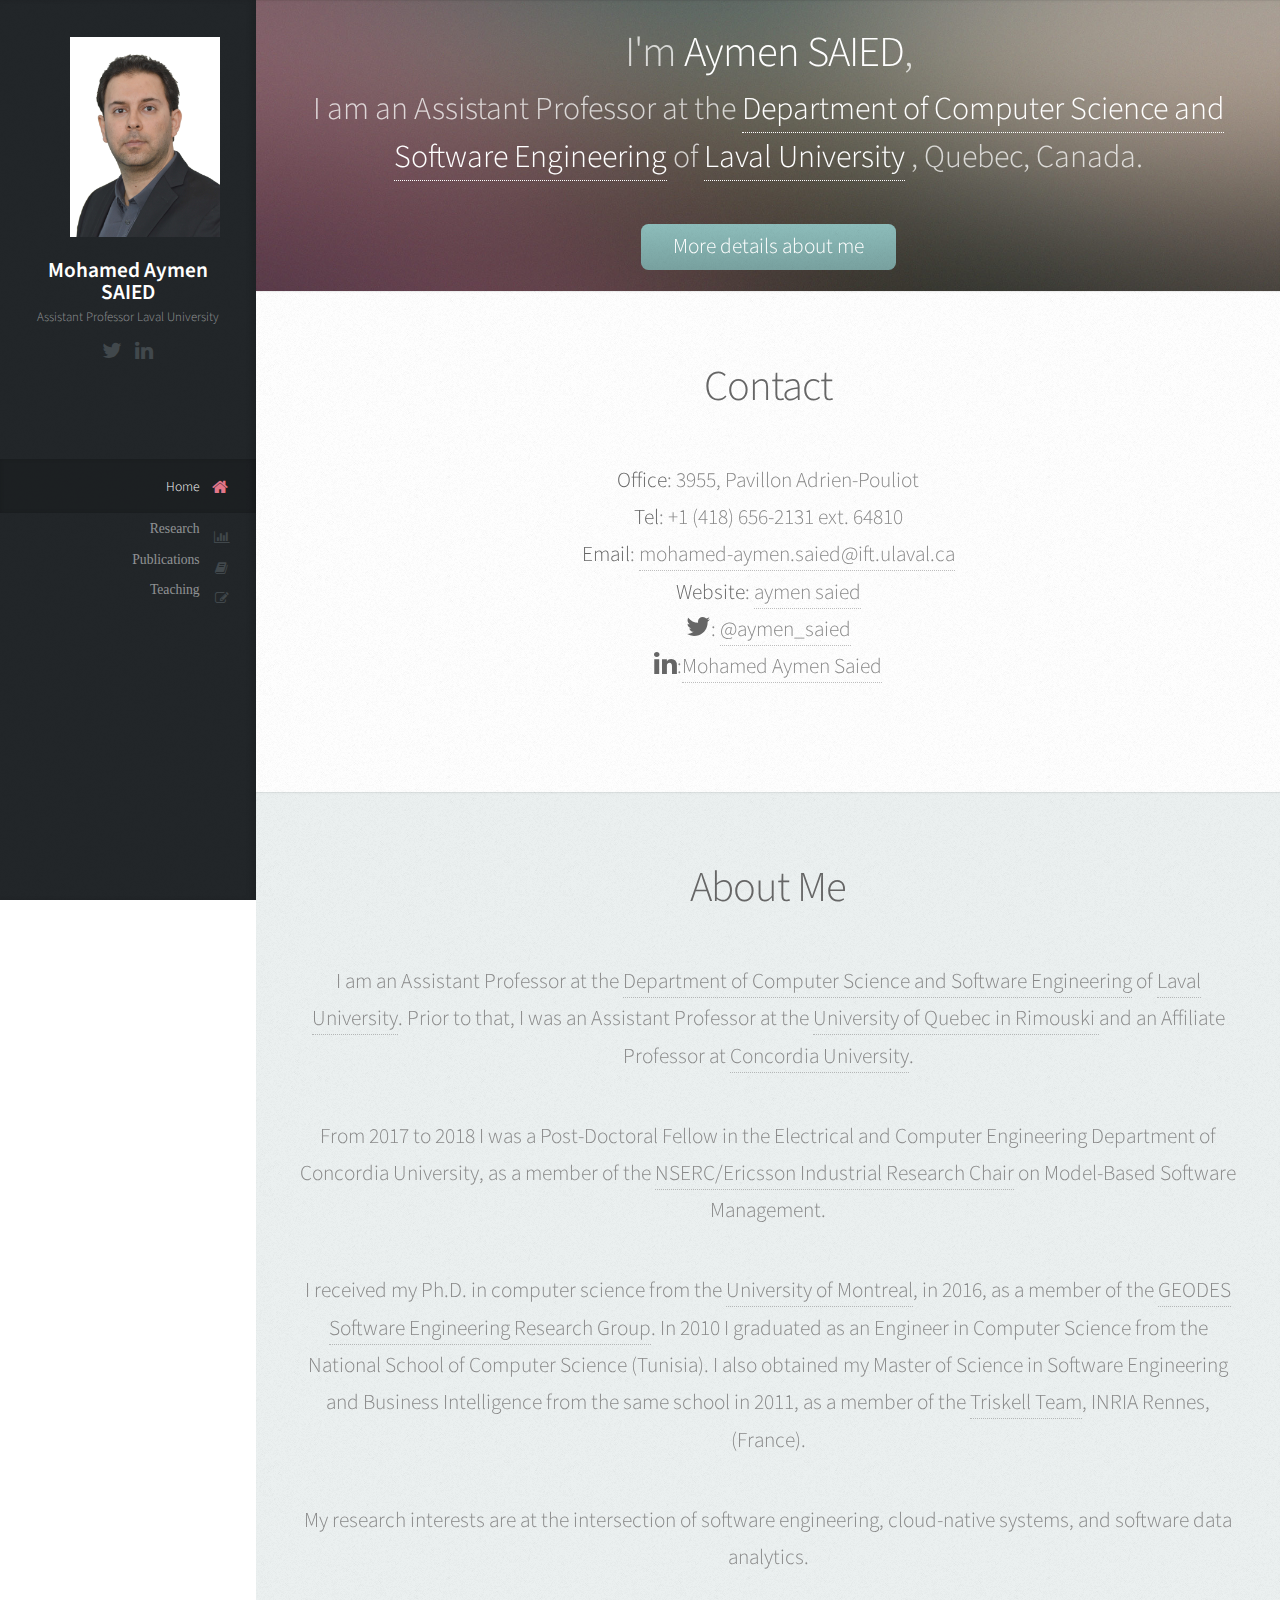
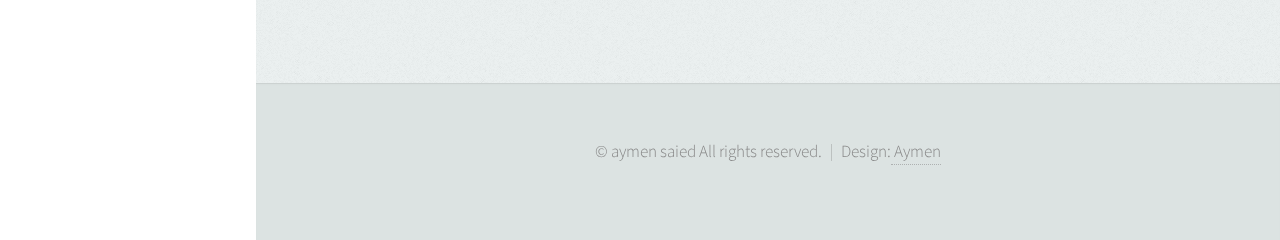
==== commit c6d22c60: "Add files via upload" ====
--- a/index.html
+++ b/index.html
@@ -19,6 +19,7 @@
 
 		
 		
+		
 		<!--[if lte IE 9]><link rel="stylesheet" href="css/ie/v9.css" /><![endif]-->
 		<!--[if lte IE 8]><link rel="stylesheet" href="css/ie/v8.css" /><![endif]-->
 	</head>
@@ -31,7 +32,7 @@
 
 					<!-- Logo -->
 						<div id="logo">
-							<img class="image avatar48" src="images/avatar.jpg" style="margin-left: 20%; margin-right: 20%; background-size: cover;">
+							<div class="image avatar48" style="background-image: url(images/avatar.jpg); margin-left: 20%; margin-right: 20%;background-size: cover;"></div>
 							<div style="text-align: center;"><h1 id="title">Mohamed Aymen SAIED</h1>
 							<p>Assistant Professor  Laval University </p></div>
 							<div style="padding-top:10px">
